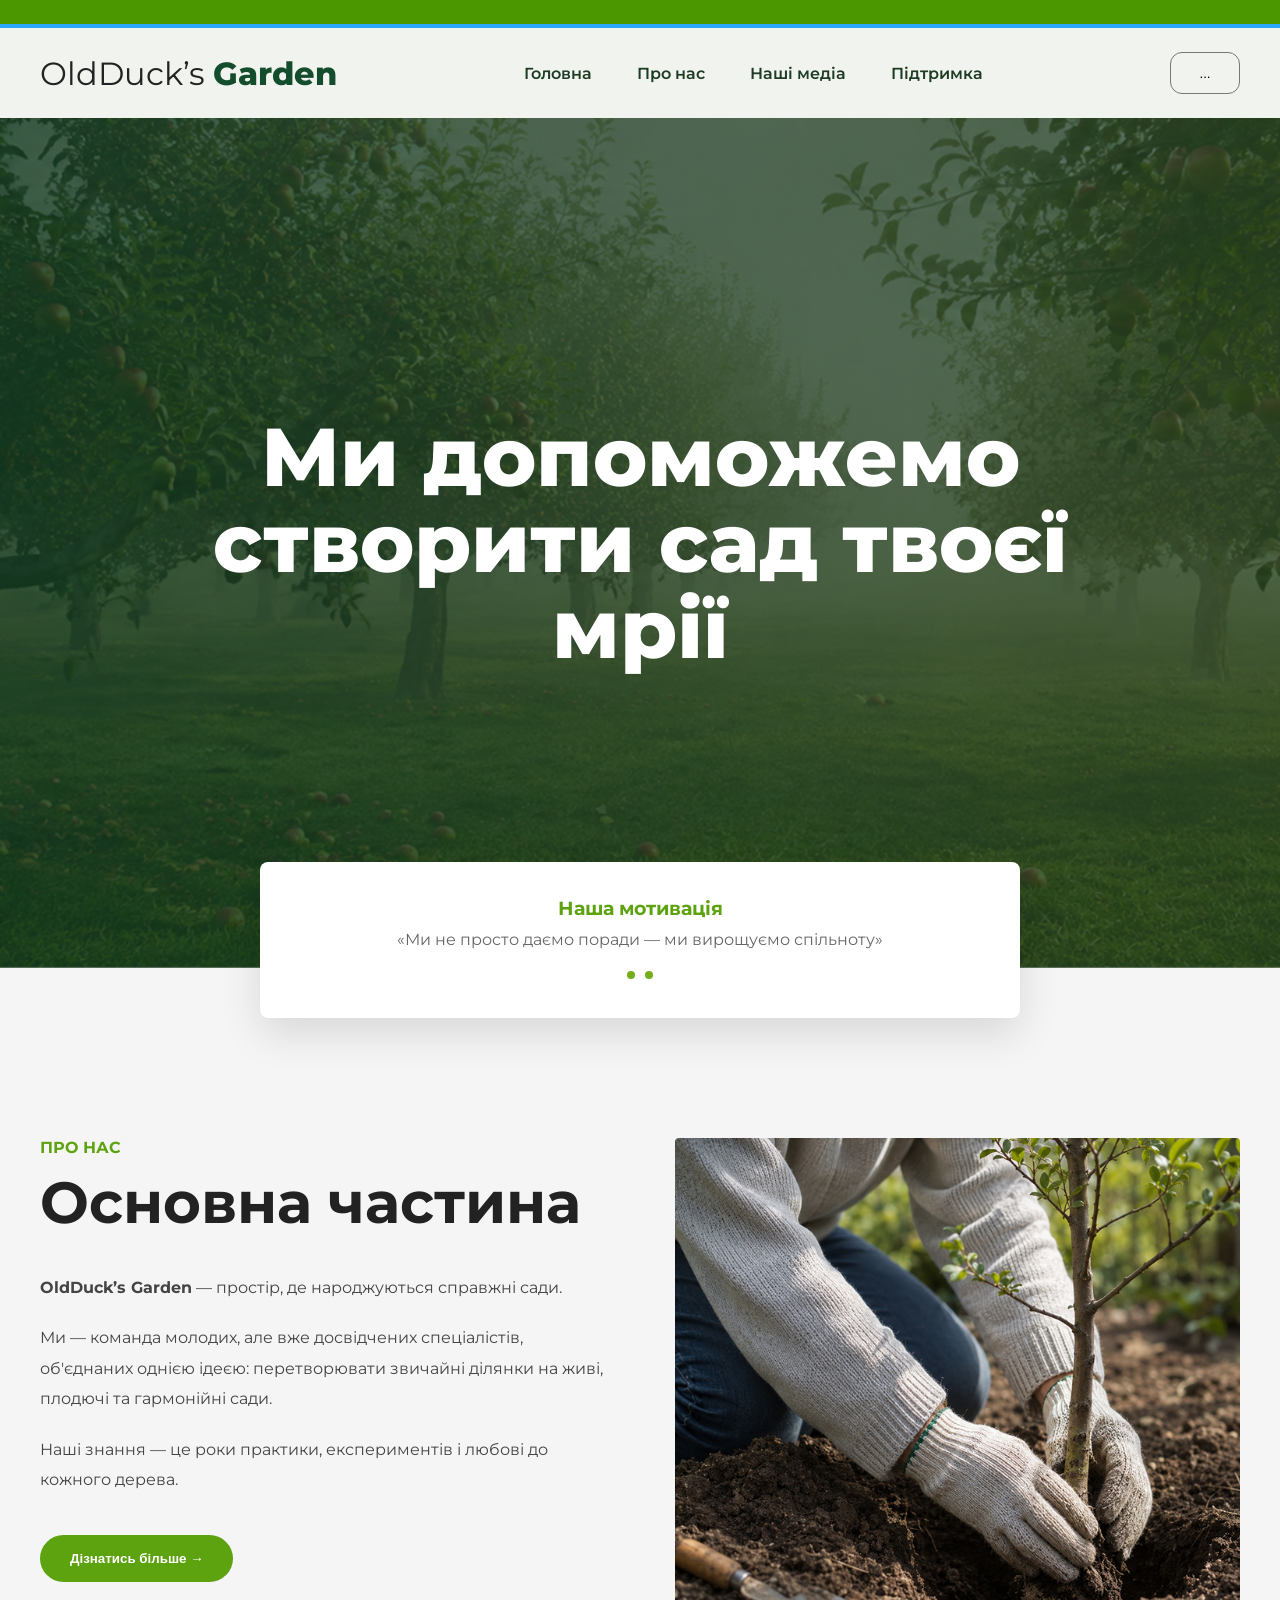
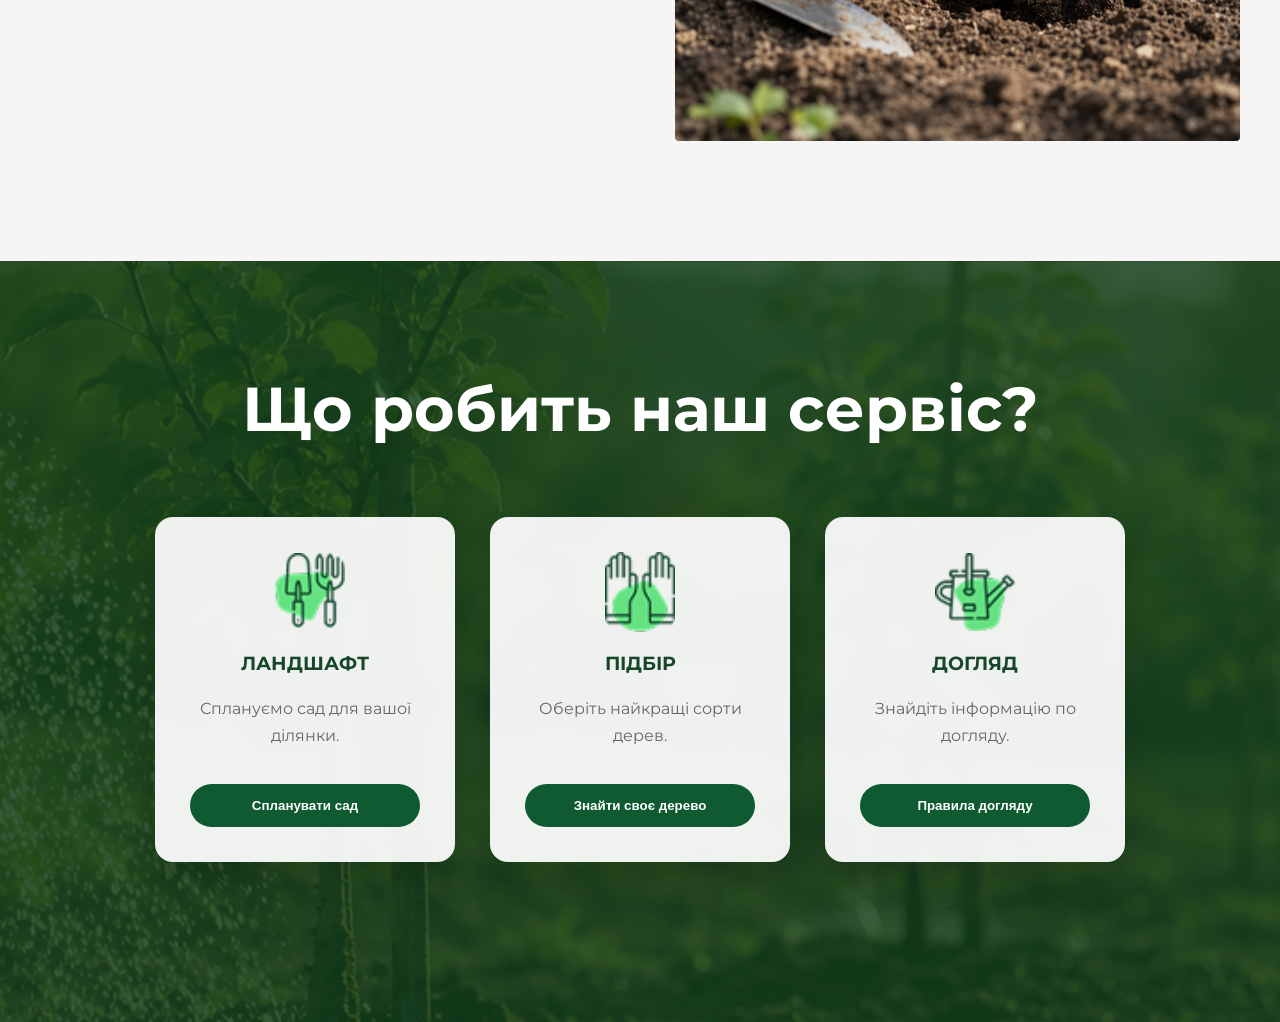
==== index.html @ 1debcc41 "created oldducks garden" ====
<!DOCTYPE html>
<html lang="uk">
<head>
  <meta charset="UTF-8" />
  <meta name="viewport" content="width=device-width, initial-scale=1.0"/>
  <title>OldDuck's Garden</title>

  <link rel="preconnect" href="https://fonts.googleapis.com">
  <link rel="preconnect" href="https://fonts.gstatic.com" crossorigin>

  <link href="https://fonts.googleapis.com/css2?family=Montserrat:wght@400;500;600;700;800&display=swap" rel="stylesheet">

  <link rel="stylesheet" href="style.css">
</head>
<body>

  <!-- TOP BAR -->
  <div class="top-line"></div>

  <!-- HEADER -->
  <header class="header">
    <div class="container nav-container">

      <div class="logo">
        <span class="light">OldDuck’s</span>
        <span class="bold">Garden</span>
      </div>

      <nav class="nav">
        <a href="#">Головна</a>
        <a href="#">Про нас</a>
        <a href="#">Наші медіа</a>
        <a href="#">Підтримка</a>
      </nav>

      <button class="menu-btn">...</button>

    </div>
  </header>

  <!-- HERO -->
  <section class="hero">

    <div class="overlay"></div>

    <div class="hero-content">
      <h1>
        Ми допоможемо <br>
        створити сад твоєї <br>
        мрії
      </h1>
    </div>

    <!-- FLOAT CARD -->
    <div class="floating-card">

      <h3>Наша мотивація</h3>

      <p>
        «Ми не просто даємо поради — ми вирощуємо спільноту»
      </p>

      <div class="dots">
        <span></span>
        <span></span>
      </div>

    </div>

  </section>

  <!-- ABOUT -->
  <section class="about">

    <div class="container about-grid">

      <div class="about-text">

        <span class="section-label">ПРО НАС</span>

        <h2>Основна частина</h2>

        <p>
          <strong>OldDuck’s Garden</strong> — простір, де народжуються справжні сади.
        </p>

        <p>
          Ми — команда молодих, але вже досвідчених спеціалістів,
          об'єднаних однією ідеєю: перетворювати звичайні ділянки на
          живі, плодючі та гармонійні сади.
        </p>

        <p>
          Наші знання — це роки практики, експериментів і любові до
          кожного дерева.
        </p>

        <button class="green-btn">
          Дізнатись більше →
        </button>

      </div>

      <div class="about-image">
        <img
          src="./assets/about-image.jpg"
          alt="Про нас"
        >
      </div>

    </div>

  </section>

  <!-- SERVICES -->
  <section class="services">

    <div class="services-overlay"></div>

    <div class="container">

      <h2>Що робить наш сервіс?</h2>

      <div class="cards">

        <!-- CARD 1 -->
        <div class="service-card">

          <div class="icon">
            <img src="./assets/service-landscape.png" alt="">
          </div>

          <h3>ЛАНДШАФТ</h3>

          <p>
            Сплануємо сад для вашої ділянки.
          </p>

          <button>Спланувати сад</button>

        </div>

        <!-- CARD 2 -->
        <div class="service-card">

          <div class="icon">
            <img src="./assets/service-tree.png" alt="">
          </div>

          <h3>ПІДБІР</h3>

          <p>
            Оберіть найкращі сорти дерев.
          </p>

          <button>Знайти своє дерево</button>

        </div>

        <!-- CARD 3 -->
        <div class="service-card">

          <div class="icon">
            <img src="./assets/service-care.png" alt="">
          </div>

          <h3>ДОГЛЯД</h3>

          <p>
            Знайдіть інформацію по догляду.
          </p>

          <button>Правила догляду</button>

        </div>

      </div>

    </div>

  </section>

  <script src="script.js"></script>

</body>
</html>
---- style.css ----
*{
  margin:0;
  padding:0;
  box-sizing:border-box;
}

body{
  font-family:'Montserrat', sans-serif;
  background:#f5f5f5;
  color:#222;
}

.container{
  width:1200px;
  max-width:95%;
  margin:auto;
}

/* TOP LINE */

.top-line{
  width:100%;
  height:28px;
  background:#4b9700;
  border-bottom:4px solid #2aa7ff;
}

/* HEADER */

.header{
  background:#f1f3ef;
  position:sticky;
  top:0;
  z-index:1000;
  backdrop-filter:blur(10px);
}

.nav-container{
  height:90px;
  display:flex;
  align-items:center;
  justify-content:space-between;
}

.logo{
  font-size:32px;
}

.logo .light{
  font-weight:400;
}

.logo .bold{
  font-weight:800;
  color:#134d2d;
}

.nav{
  display:flex;
  gap:45px;
}

.nav a{
  text-decoration:none;
  color:#1e3b24;
  font-weight:600;
  transition:.3s;
}

.nav a:hover{
  color:#4b9700;
}

.menu-btn{
  width:70px;
  height:42px;
  border-radius:12px;
  border:1px solid #777;
  background:transparent;
  cursor:pointer;
}

/* HERO */

.hero{
  height:850px;

  background-image:url('./assets/hero-bg.jpg');
  background-size:cover;
  background-position:center;

  position:relative;

  display:flex;
  align-items:center;
  justify-content:center;
}

.overlay{
  position:absolute;
  inset:0;
  background:rgba(15,40,15,.45);
}

.hero-content{
  position:relative;
  z-index:2;
  text-align:center;
}

.hero h1{
  color:white;
  font-size:82px;
  font-weight:800;
  line-height:1.05;
}

/* FLOAT CARD */

.floating-card{
  position:absolute;
  bottom:-50px;
  left:50%;
  transform:translateX(-50%);

  width:760px;
  max-width:90%;

  background:white;
  padding:35px;
  border-radius:8px;

  box-shadow:0 15px 40px rgba(0,0,0,.12);

  text-align:center;
  z-index:10;
}

.floating-card h3{
  color:#5da20f;
  margin-bottom:10px;
}

.floating-card p{
  color:#666;
}

.dots{
  margin-top:15px;
}

.dots span{
  width:8px;
  height:8px;
  border-radius:50%;
  background:#75ad1b;
  display:inline-block;
  margin:0 3px;
}

/* ABOUT */

.about{
  padding:170px 0 120px;
}

.about-grid{
  display:grid;
  grid-template-columns:1fr 1fr;
  gap:70px;
}

.section-label{
  color:#5da20f;
  font-weight:700;
}

.about h2{
  font-size:58px;
  margin:10px 0 35px;
}

.about p{
  line-height:1.9;
  margin-bottom:20px;
  color:#444;
}

.about-image img{
  width:100%;
  height:100%;
  object-fit:cover;
  border-radius:4px;
}

.green-btn{
  margin-top:20px;
  background:#5da20f;
  color:white;
  border:none;
  padding:16px 30px;
  border-radius:40px;
  font-weight:700;
  cursor:pointer;
  transition:.3s;
}

.green-btn:hover{
  transform:translateY(-3px);
}

/* SERVICES */

.services{
  position:relative;

  padding:110px 0 160px;

  background-image:url('./assets/services-bg.jpg');
  background-size:cover;
  background-position:center;
}

.services-overlay{
  position:absolute;
  inset:0;
  background:rgba(16,60,20,.55);
}

.services .container{
  position:relative;
  z-index:2;
}

.services h2{
  text-align:center;
  color:white;
  font-size:62px;
  margin-bottom:70px;
}

.cards{
  display:flex;
  gap:35px;
  justify-content:center;
  flex-wrap:wrap;
}

.service-card{
  width:300px;
  background:rgba(255,255,255,.93);
  backdrop-filter:blur(10px);
  border-radius:18px;
  padding:35px;
  box-shadow:0 15px 35px rgba(0,0,0,.15);
  transition:.35s;
  text-align:center;
}

.service-card:hover{
  transform:translateY(-10px);
}

.icon{
  width:80px;
  height:80px;
  margin:0 auto 20px;
}

.icon img{
  width:100%;
  height:100%;
  object-fit:contain;
}

.service-card h3{
  margin-bottom:20px;
  color:#174628;
}

.service-card p{
  color:#666;
  line-height:1.7;
  margin-bottom:35px;
}

.service-card button{
  width:100%;
  border:none;
  background:#0f5a30;
  color:white;
  padding:14px;
  border-radius:30px;
  font-weight:700;
  cursor:pointer;
}

/* RESPONSIVE */

@media(max-width:900px){

  .hero h1{
    font-size:52px;
  }

  .about-grid{
    grid-template-columns:1fr;
  }

  .nav{
    display:none;
  }

}
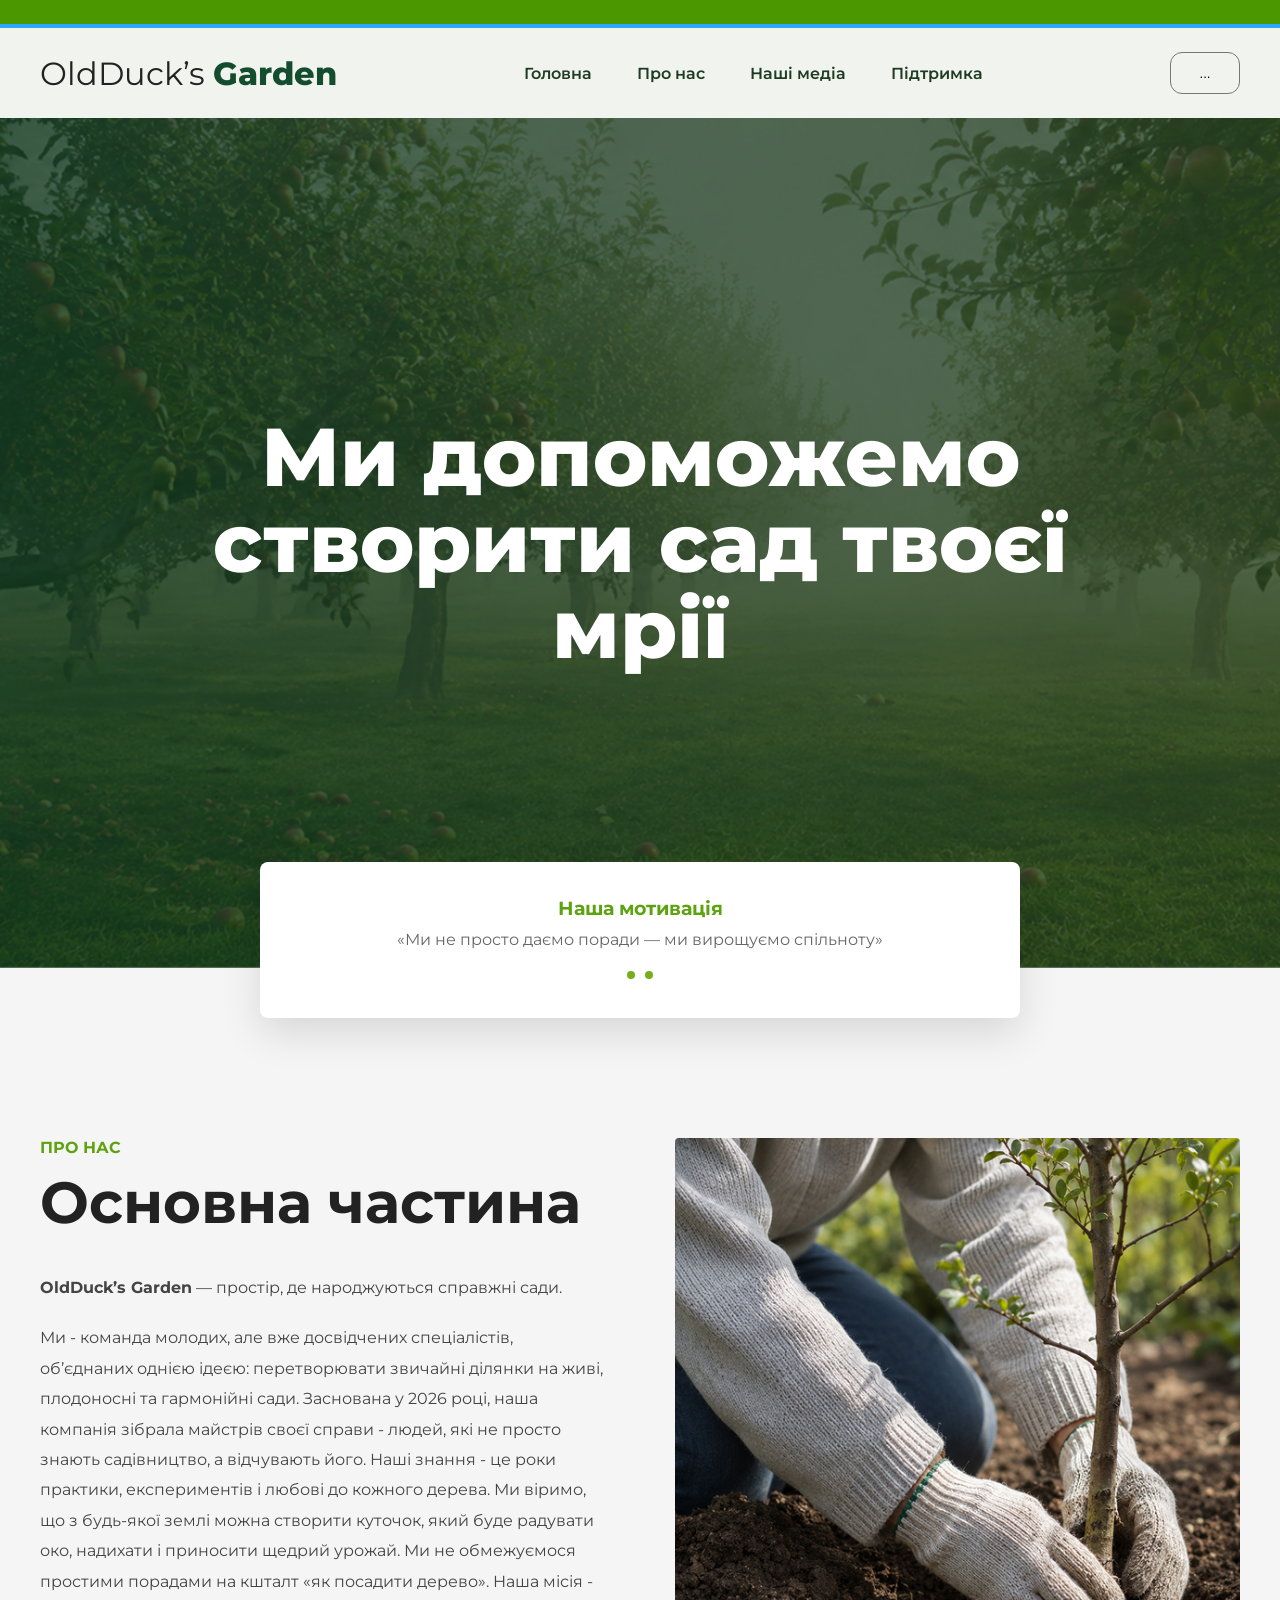
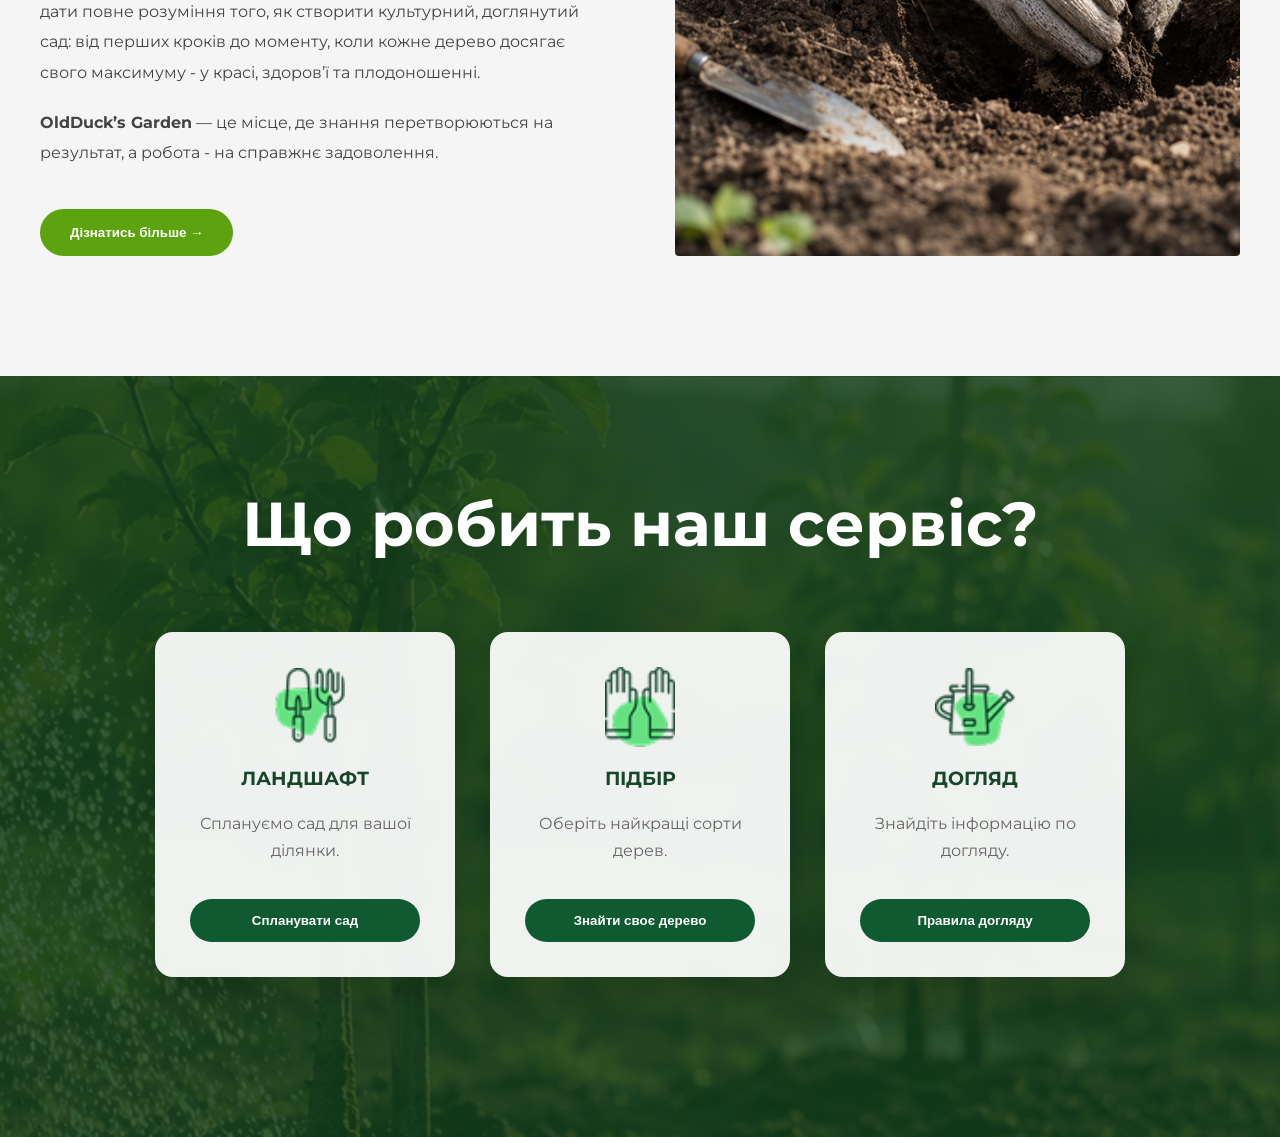
==== commit 4c348d9c: "changed about us text" ====
--- a/index.html
+++ b/index.html
@@ -85,14 +85,13 @@
         </p>
 
         <p>
-          Ми — команда молодих, але вже досвідчених спеціалістів,
-          об'єднаних однією ідеєю: перетворювати звичайні ділянки на
-          живі, плодючі та гармонійні сади.
+            Ми - команда молодих, але вже досвідчених спеціалістів, об’єднаних однією ідеєю: перетворювати звичайні ділянки на живі, плодоносні та гармонійні сади. Заснована у 2026 році, наша компанія зібрала майстрів своєї справи - людей, які не просто знають садівництво, а відчувають його.
+Наші знання - це роки практики, експериментів і любові до кожного дерева. Ми віримо, що з будь-якої землі можна створити куточок, який буде радувати око, надихати і приносити щедрий урожай.
+Ми не обмежуємося простими порадами на кшталт «як посадити дерево». Наша місія - дати повне розуміння того, як створити культурний, доглянутий сад: від перших кроків до моменту, коли кожне дерево досягає свого максимуму - у красі, здоров’ї та плодоношенні.
         </p>
 
         <p>
-          Наші знання — це роки практики, експериментів і любові до
-          кожного дерева.
+          <strong>OldDuck’s Garden</strong> — це місце, де знання перетворюються на результат, а робота - на справжнє задоволення.
         </p>
 
         <button class="green-btn">
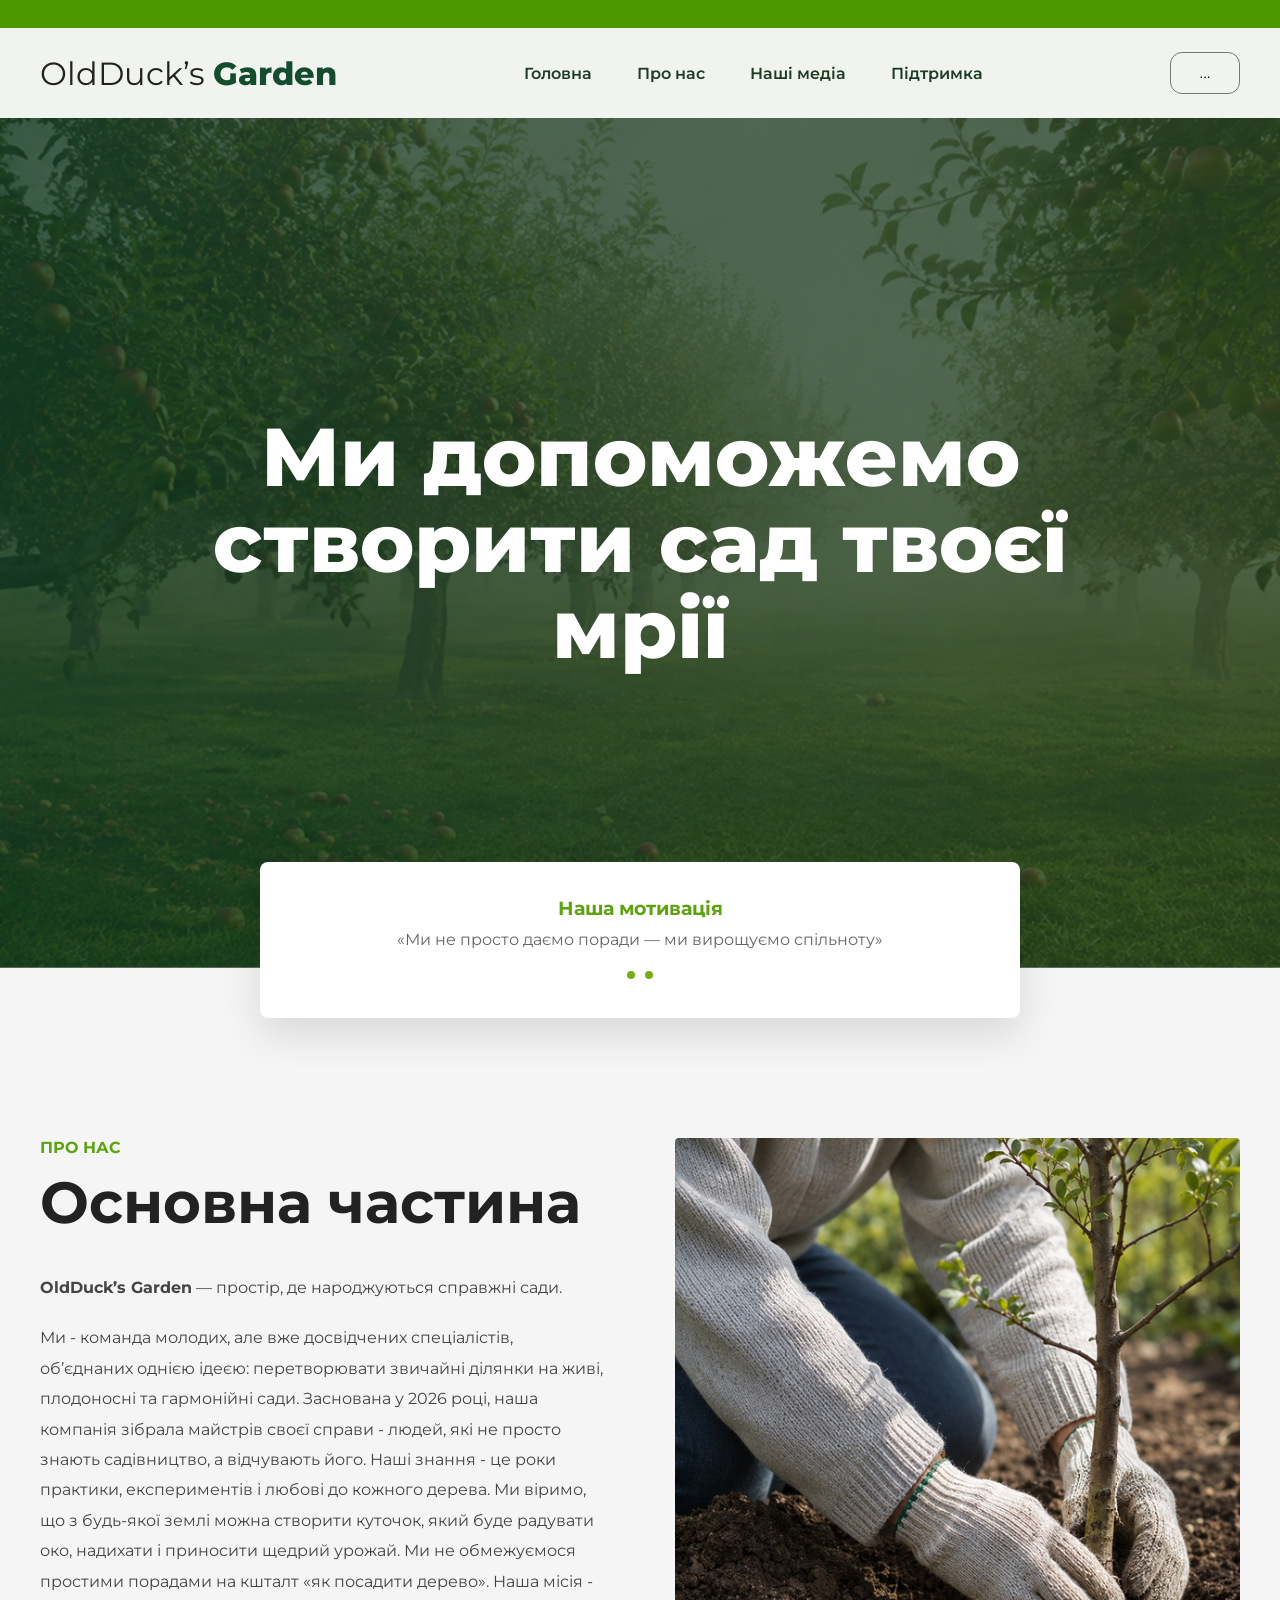
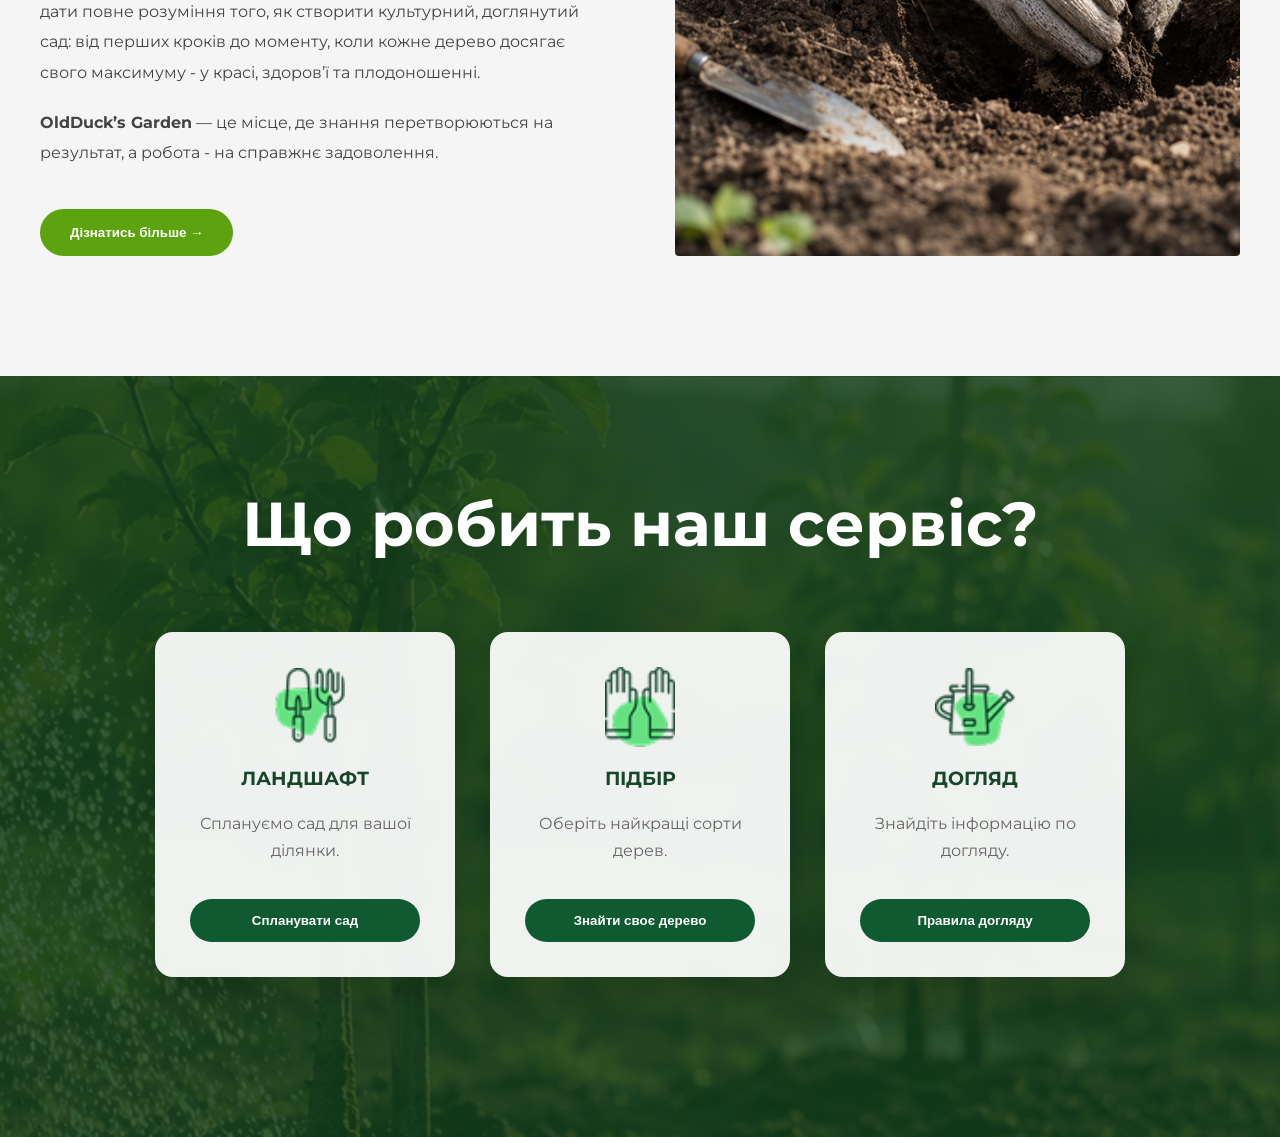
==== commit 667ba5f8: "added trees-list-page" ====
--- a/index.html
+++ b/index.html
@@ -10,7 +10,7 @@
 
   <link href="https://fonts.googleapis.com/css2?family=Montserrat:wght@400;500;600;700;800&display=swap" rel="stylesheet">
 
-  <link rel="stylesheet" href="style.css">
+  <link rel="stylesheet" href="./css/style.css">
 </head>
 <body>
 
@@ -152,7 +152,10 @@
             Оберіть найкращі сорти дерев.
           </p>
 
-          <button>Знайти своє дерево</button>
+          <a href="trees-list-page.html">
+            <button>Знайти своє дерево</button>
+          </a>  
+ 
 
         </div>
 
@@ -179,7 +182,7 @@
 
   </section>
 
-  <script src="script.js"></script>
+  <script src="./js/script.js"></script>
 
 </body>
 </html>
--- a/css/style.css
+++ b/css/style.css
@@ -0,0 +1,313 @@
+*{
+  margin:0;
+  padding:0;
+  box-sizing:border-box;
+}
+
+body{
+  font-family:'Montserrat', sans-serif;
+  background:#f5f5f5;
+  color:#222;
+}
+
+.container{
+  width:1200px;
+  max-width:95%;
+  margin:auto;
+}
+
+/* TOP LINE */
+
+.top-line{
+  width:100%;
+  height:28px;
+  background:#4b9700;
+}
+
+/* HEADER */
+
+.header{
+  background:#f1f3ef;
+  position:sticky;
+  top:0;
+  z-index:1000;
+  backdrop-filter:blur(10px);
+}
+
+.nav-container{
+  height:90px;
+  display:flex;
+  align-items:center;
+  justify-content:space-between;
+}
+
+.logo{
+  font-size:32px;
+}
+
+.logo .light{
+  font-weight:400;
+}
+
+.logo .bold{
+  font-weight:800;
+  color:#134d2d;
+}
+
+.nav{
+  display:flex;
+  gap:45px;
+}
+
+.nav a{
+  text-decoration:none;
+  color:#1e3b24;
+  font-weight:600;
+  transition:.3s;
+}
+
+.nav a:hover{
+  color:#4b9700;
+}
+
+.menu-btn{
+  width:70px;
+  height:42px;
+  border-radius:12px;
+  border:1px solid #777;
+  background:transparent;
+  cursor:pointer;
+}
+
+/* HERO */
+
+.hero{
+  height:850px;
+
+  background-image:url('../assets/hero-bg.jpg');
+  background-size:cover;
+  background-position:center;
+
+  position:relative;
+
+  display:flex;
+  align-items:center;
+  justify-content:center;
+}
+
+.overlay{
+  position:absolute;
+  inset:0;
+  background:rgba(15,40,15,.45);
+}
+
+.hero-content{
+  position:relative;
+  z-index:2;
+  text-align:center;
+}
+
+.hero h1{
+  color:white;
+  font-size:82px;
+  font-weight:800;
+  line-height:1.05;
+}
+
+/* FLOAT CARD */
+
+.floating-card{
+  position:absolute;
+  bottom:-50px;
+  left:50%;
+  transform:translateX(-50%);
+
+  width:760px;
+  max-width:90%;
+
+  background:white;
+  padding:35px;
+  border-radius:8px;
+
+  box-shadow:0 15px 40px rgba(0,0,0,.12);
+
+  text-align:center;
+  z-index:10;
+}
+
+.floating-card h3{
+  color:#5da20f;
+  margin-bottom:10px;
+}
+
+.floating-card p{
+  color:#666;
+}
+
+.dots{
+  margin-top:15px;
+}
+
+.dots span{
+  width:8px;
+  height:8px;
+  border-radius:50%;
+  background:#75ad1b;
+  display:inline-block;
+  margin:0 3px;
+}
+
+/* ABOUT */
+
+.about{
+  padding:170px 0 120px;
+}
+
+.about-grid{
+  display:grid;
+  grid-template-columns:1fr 1fr;
+  gap:70px;
+}
+
+.section-label{
+  color:#5da20f;
+  font-weight:700;
+}
+
+.about h2{
+  font-size:58px;
+  margin:10px 0 35px;
+}
+
+.about p{
+  line-height:1.9;
+  margin-bottom:20px;
+  color:#444;
+}
+
+.about-image img{
+  width:100%;
+  height:100%;
+  object-fit:cover;
+  border-radius:4px;
+}
+
+.green-btn{
+  margin-top:20px;
+  background:#5da20f;
+  color:white;
+  border:none;
+  padding:16px 30px;
+  border-radius:40px;
+  font-weight:700;
+  cursor:pointer;
+  transition:.3s;
+}
+
+.green-btn:hover{
+  transform:translateY(-3px);
+}
+
+/* SERVICES */
+
+.services{
+  position:relative;
+
+  padding:110px 0 160px;
+
+  background-image:url('../assets/services-bg.jpg');
+  background-size:cover;
+  background-position:center;
+}
+
+.services-overlay{
+  position:absolute;
+  inset:0;
+  background:rgba(16,60,20,.55);
+}
+
+.services .container{
+  position:relative;
+  z-index:2;
+}
+
+.services h2{
+  text-align:center;
+  color:white;
+  font-size:62px;
+  margin-bottom:70px;
+}
+
+.cards{
+  display:flex;
+  gap:35px;
+  justify-content:center;
+  flex-wrap:wrap;
+}
+
+.service-card{
+  width:300px;
+  background:rgba(255,255,255,.93);
+  backdrop-filter:blur(10px);
+  border-radius:18px;
+  padding:35px;
+  box-shadow:0 15px 35px rgba(0,0,0,.15);
+  transition:.35s;
+  text-align:center;
+}
+
+.service-card:hover{
+  transform:translateY(-10px);
+}
+
+.icon{
+  width:80px;
+  height:80px;
+  margin:0 auto 20px;
+}
+
+.icon img{
+  width:100%;
+  height:100%;
+  object-fit:contain;
+}
+
+.service-card h3{
+  margin-bottom:20px;
+  color:#174628;
+}
+
+.service-card p{
+  color:#666;
+  line-height:1.7;
+  margin-bottom:35px;
+}
+
+.service-card button{
+  width:100%;
+  border:none;
+  background:#0f5a30;
+  color:white;
+  padding:14px;
+  border-radius:30px;
+  font-weight:700;
+  cursor:pointer;
+}
+
+/* RESPONSIVE */
+
+@media(max-width:900px){
+
+  .hero h1{
+    font-size:52px;
+  }
+
+  .about-grid{
+    grid-template-columns:1fr;
+  }
+
+  .nav{
+    display:none;
+  }
+
+}
